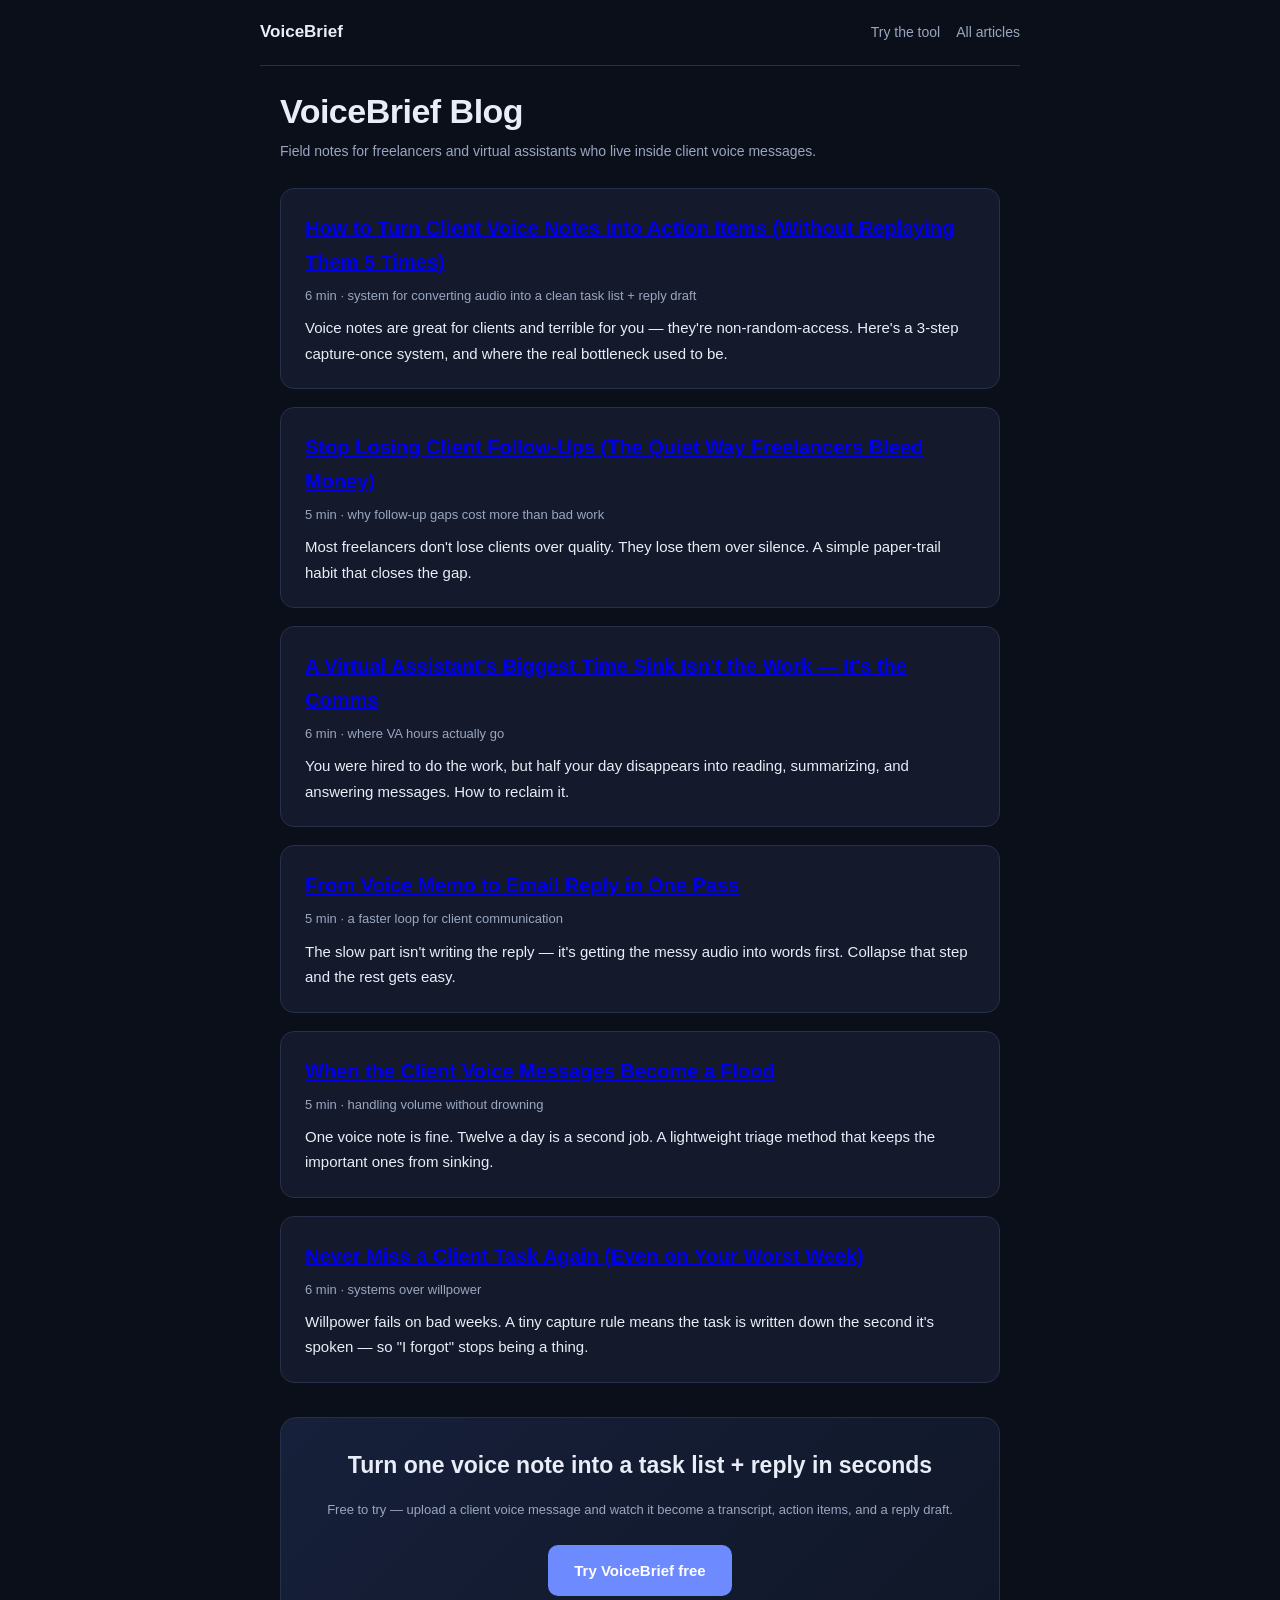
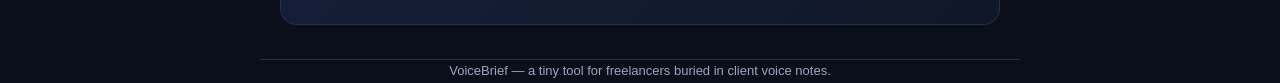
==== blog/index.html @ 705cee88 "Add SEO blog (6 posts) + blog index + VA outreach pack; link blog from landing page" ====
<!DOCTYPE html>
<html lang="en">
<head>
<meta charset="UTF-8" />
<meta name="viewport" content="width=device-width, initial-scale=1.0" />
<title>VoiceBrief Blog — for freelancers buried in client voice notes</title>
<meta name="description" content="Practical articles on turning client voice messages into action items, never missing a follow-up, and cutting the time you spend on client communication." />
<link rel="stylesheet" href="style.css" />
</head>
<body>
<div class="nav wrap">
  <a class="brand" href="../index.html">VoiceBrief</a>
  <a href="../index.html">Try the tool</a>
  <a href="index.html">All articles</a>
</div>
<header class="wrap">
  <h1>VoiceBrief Blog</h1>
  <div class="meta">Field notes for freelancers and virtual assistants who live inside client voice messages.</div>
</header>
<main class="wrap">
  <article class="post">
    <a href="turn-voice-notes-into-action-items.html"><h2>How to Turn Client Voice Notes into Action Items (Without Replaying Them 5 Times)</h2></a>
    <div class="meta">6 min · system for converting audio into a clean task list + reply draft</div>
    <p>Voice notes are great for clients and terrible for you — they're non-random-access. Here's a 3-step capture-once system, and where the real bottleneck used to be.</p>
  </article>
  <article class="post">
    <a href="stop-losing-client-follow-ups.html"><h2>Stop Losing Client Follow-Ups (The Quiet Way Freelancers Bleed Money)</h2></a>
    <div class="meta">5 min · why follow-up gaps cost more than bad work</div>
    <p>Most freelancers don't lose clients over quality. They lose them over silence. A simple paper-trail habit that closes the gap.</p>
  </article>
  <article class="post">
    <a href="va-biggest-time-sink.html"><h2>A Virtual Assistant's Biggest Time Sink Isn't the Work — It's the Comms</h2></a>
    <div class="meta">6 min · where VA hours actually go</div>
    <p>You were hired to do the work, but half your day disappears into reading, summarizing, and answering messages. How to reclaim it.</p>
  </article>
  <article class="post">
    <a href="voice-memo-to-email-reply.html"><h2>From Voice Memo to Email Reply in One Pass</h2></a>
    <div class="meta">5 min · a faster loop for client communication</div>
    <p>The slow part isn't writing the reply — it's getting the messy audio into words first. Collapse that step and the rest gets easy.</p>
  </article>
  <article class="post">
    <a href="flood-of-client-voice-messages.html"><h2>When the Client Voice Messages Become a Flood</h2></a>
    <div class="meta">5 min · handling volume without drowning</div>
    <p>One voice note is fine. Twelve a day is a second job. A lightweight triage method that keeps the important ones from sinking.</p>
  </article>
  <article class="post">
    <a href="never-miss-a-client-task.html"><h2>Never Miss a Client Task Again (Even on Your Worst Week)</h2></a>
    <div class="meta">6 min · systems over willpower</div>
    <p>Willpower fails on bad weeks. A tiny capture rule means the task is written down the second it's spoken — so "I forgot" stops being a thing.</p>
  </article>

  <div class="cta">
    <h2>Turn one voice note into a task list + reply in seconds</h2>
    <p class="note">Free to try — upload a client voice message and watch it become a transcript, action items, and a reply draft.</p>
    <a class="btn" href="../index.html">Try VoiceBrief free</a>
  </div>
</main>
<footer class="wrap">VoiceBrief — a tiny tool for freelancers buried in client voice notes.</footer>
</body>
</html>
---- blog/style.css ----
:root{
  --bg:#0b0f1a; --card:#141a2b; --ink:#e8edf7; --muted:#9aa6c0;
  --accent:#6d8bff; --accent2:#39d3a0; --line:#26304a;
}
*{box-sizing:border-box}
body{margin:0;font-family:-apple-system,BlinkMacSystemFont,"Segoe UI",Roboto,Helvetica,Arial,sans-serif;
  background:var(--bg);color:var(--ink);line-height:1.7;-webkit-font-smoothing:antialiased}
.wrap{max-width:760px;margin:0 auto;padding:0 20px}
header{padding:40px 0 10px}
.nav{display:flex;gap:16px;align-items:center;padding:18px 0;border-bottom:1px solid var(--line);margin-bottom:8px;flex-wrap:wrap}
.nav a{color:var(--muted);text-decoration:none;font-size:14px}
.nav a:hover{color:var(--accent)}
.nav .brand{color:var(--ink);font-weight:700;font-size:17px;text-decoration:none;margin-right:auto}
h1{font-size:34px;line-height:1.25;margin:24px 0 8px;letter-spacing:-.5px}
h2{font-size:23px;margin:34px 0 12px}
h3{font-size:18px;color:var(--accent2);margin:24px 0 8px}
.meta{color:var(--muted);font-size:14px;margin-bottom:24px}
p{margin:14px 0}
ul,ol{margin:14px 0;padding-left:22px}
li{margin:8px 0}
a.inline{color:var(--accent);text-decoration:none}
a.inline:hover{text-decoration:underline}
.post{background:var(--card);border:1px solid var(--line);border-radius:14px;padding:22px 24px;margin:18px 0}
.post h2{margin:0 0 6px;font-size:20px}
.post h2 a{color:var(--ink);text-decoration:none}
.post h2 a:hover{color:var(--accent)}
.post .meta{margin-bottom:8px;font-size:13px}
.post p{margin:8px 0 0;font-size:15px}
code{background:#0c1220;border:1px solid var(--line);border-radius:6px;padding:2px 6px;font-size:13px;color:var(--accent2)}
.lead{font-size:18px;color:var(--muted)}
.card{background:var(--card);border:1px solid var(--line);border-radius:14px;padding:22px;margin:22px 0}
.cta{background:linear-gradient(135deg,#16203a,#101728);border:1px solid var(--line);border-radius:16px;padding:28px;margin:34px 0;text-align:center}
.cta h2{margin-top:0}
.btn{display:inline-block;background:var(--accent);color:#fff;border:0;border-radius:10px;padding:13px 26px;font-size:15px;font-weight:600;text-decoration:none;margin-top:10px}
.btn:hover{filter:brightness(1.08)}
.note{font-size:13px;color:var(--muted)}
footer{padding:30px 0 60px;color:var(--muted);font-size:13px;text-align:center;border-top:1px solid var(--line);margin-top:40px}
blockquote{border-left:3px solid var(--accent);margin:18px 0;padding:6px 18px;color:var(--muted);font-style:italic}
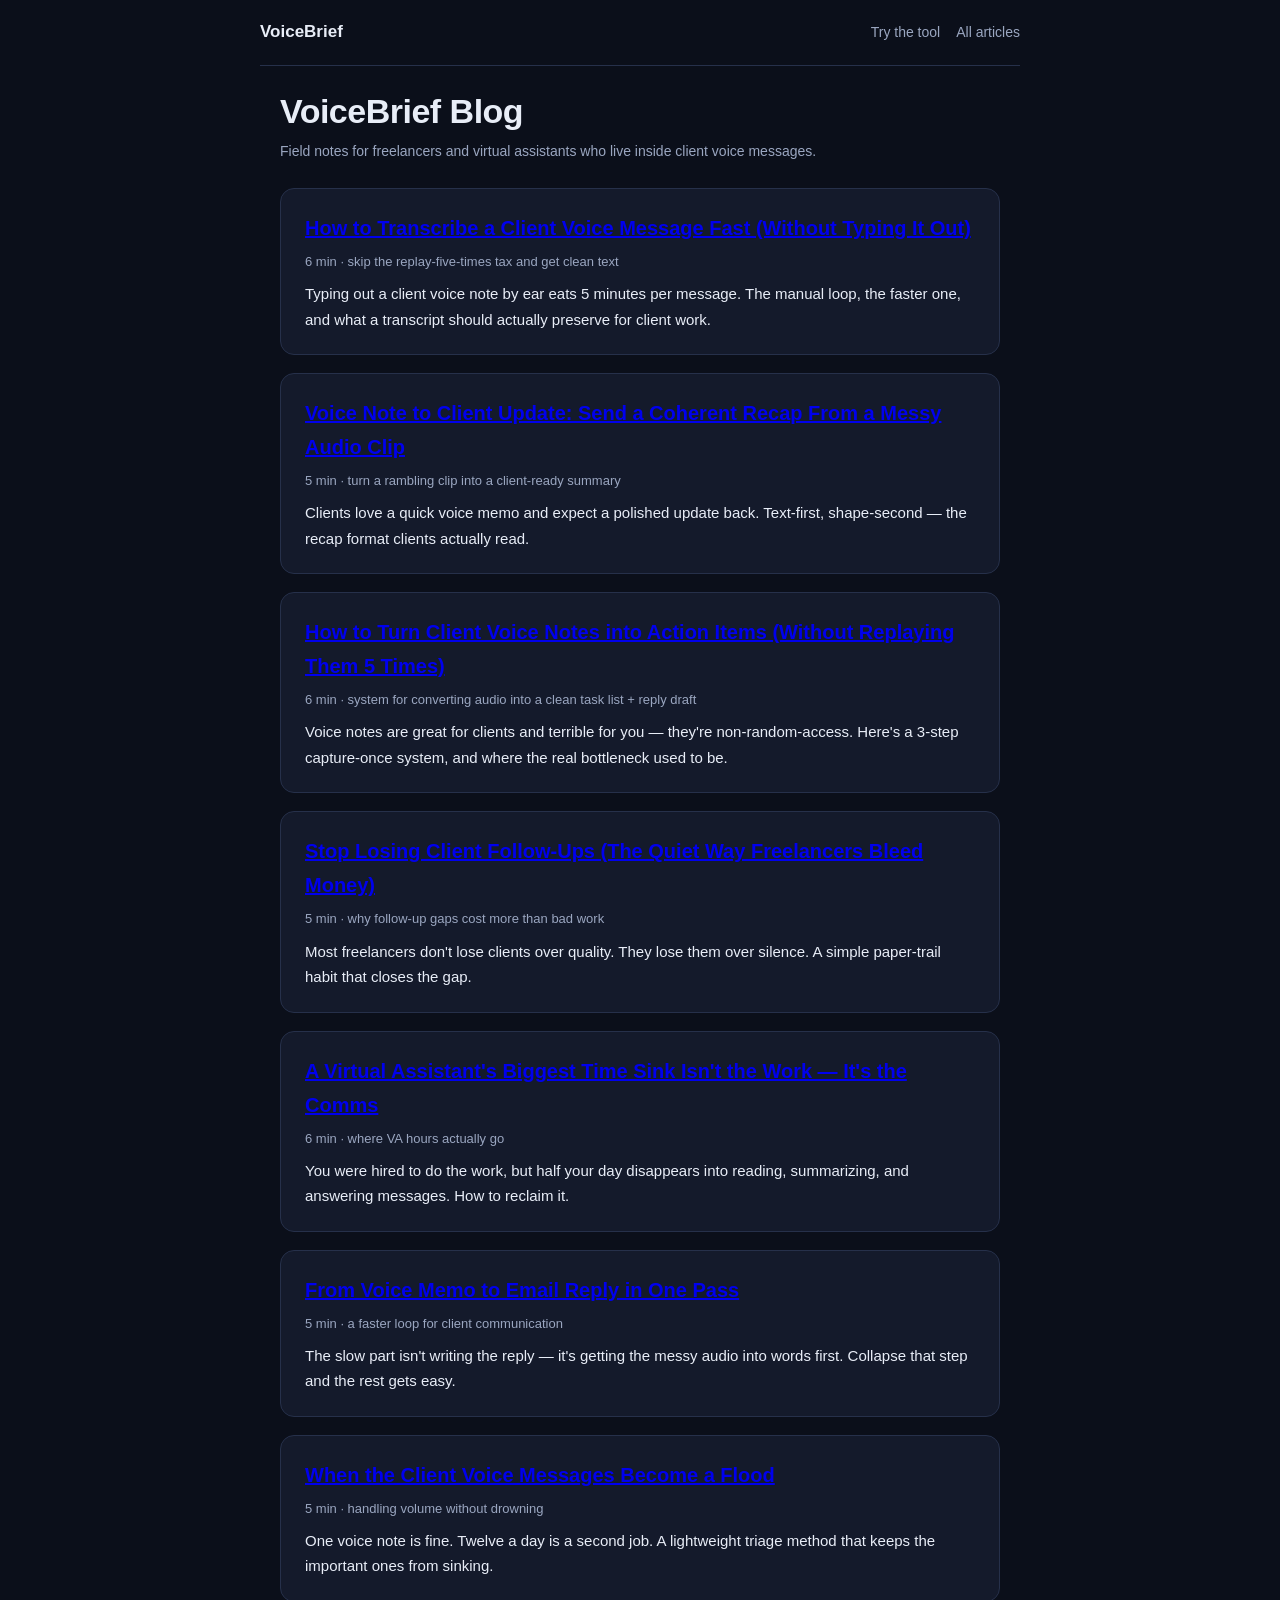
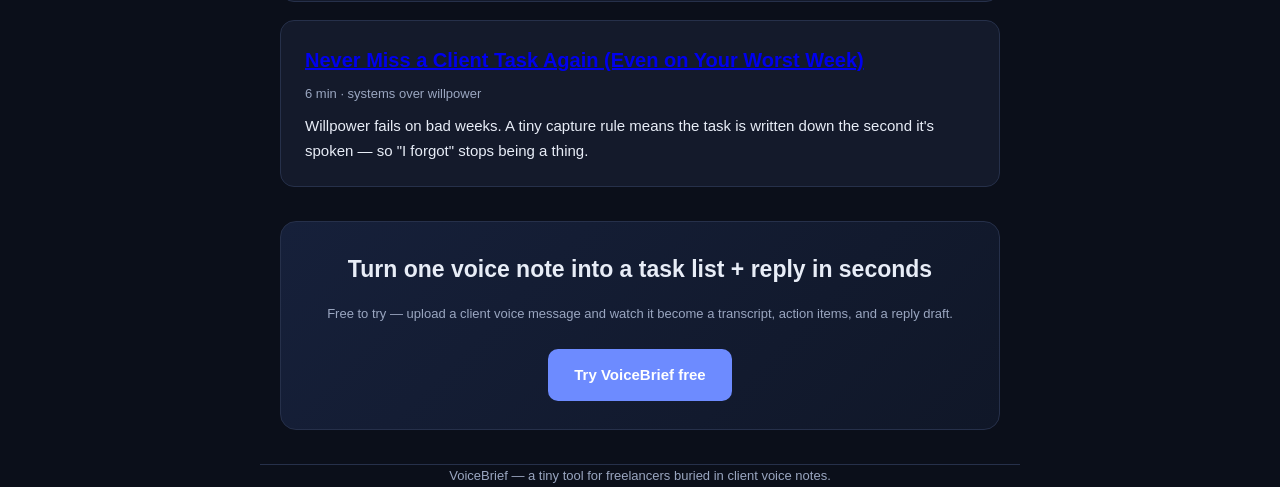
==== commit 2d76b1cb: "blog: add 2 SEO posts (transcribe voice message + voice note to client update)" ====
--- a/blog/index.html
+++ b/blog/index.html
@@ -18,6 +18,16 @@
   <div class="meta">Field notes for freelancers and virtual assistants who live inside client voice messages.</div>
 </header>
 <main class="wrap">
+  <article class="post">
+    <a href="transcribe-client-voice-message.html"><h2>How to Transcribe a Client Voice Message Fast (Without Typing It Out)</h2></a>
+    <div class="meta">6 min · skip the replay-five-times tax and get clean text</div>
+    <p>Typing out a client voice note by ear eats 5 minutes per message. The manual loop, the faster one, and what a transcript should actually preserve for client work.</p>
+  </article>
+  <article class="post">
+    <a href="voice-note-to-client-update.html"><h2>Voice Note to Client Update: Send a Coherent Recap From a Messy Audio Clip</h2></a>
+    <div class="meta">5 min · turn a rambling clip into a client-ready summary</div>
+    <p>Clients love a quick voice memo and expect a polished update back. Text-first, shape-second — the recap format clients actually read.</p>
+  </article>
   <article class="post">
     <a href="turn-voice-notes-into-action-items.html"><h2>How to Turn Client Voice Notes into Action Items (Without Replaying Them 5 Times)</h2></a>
     <div class="meta">6 min · system for converting audio into a clean task list + reply draft</div>
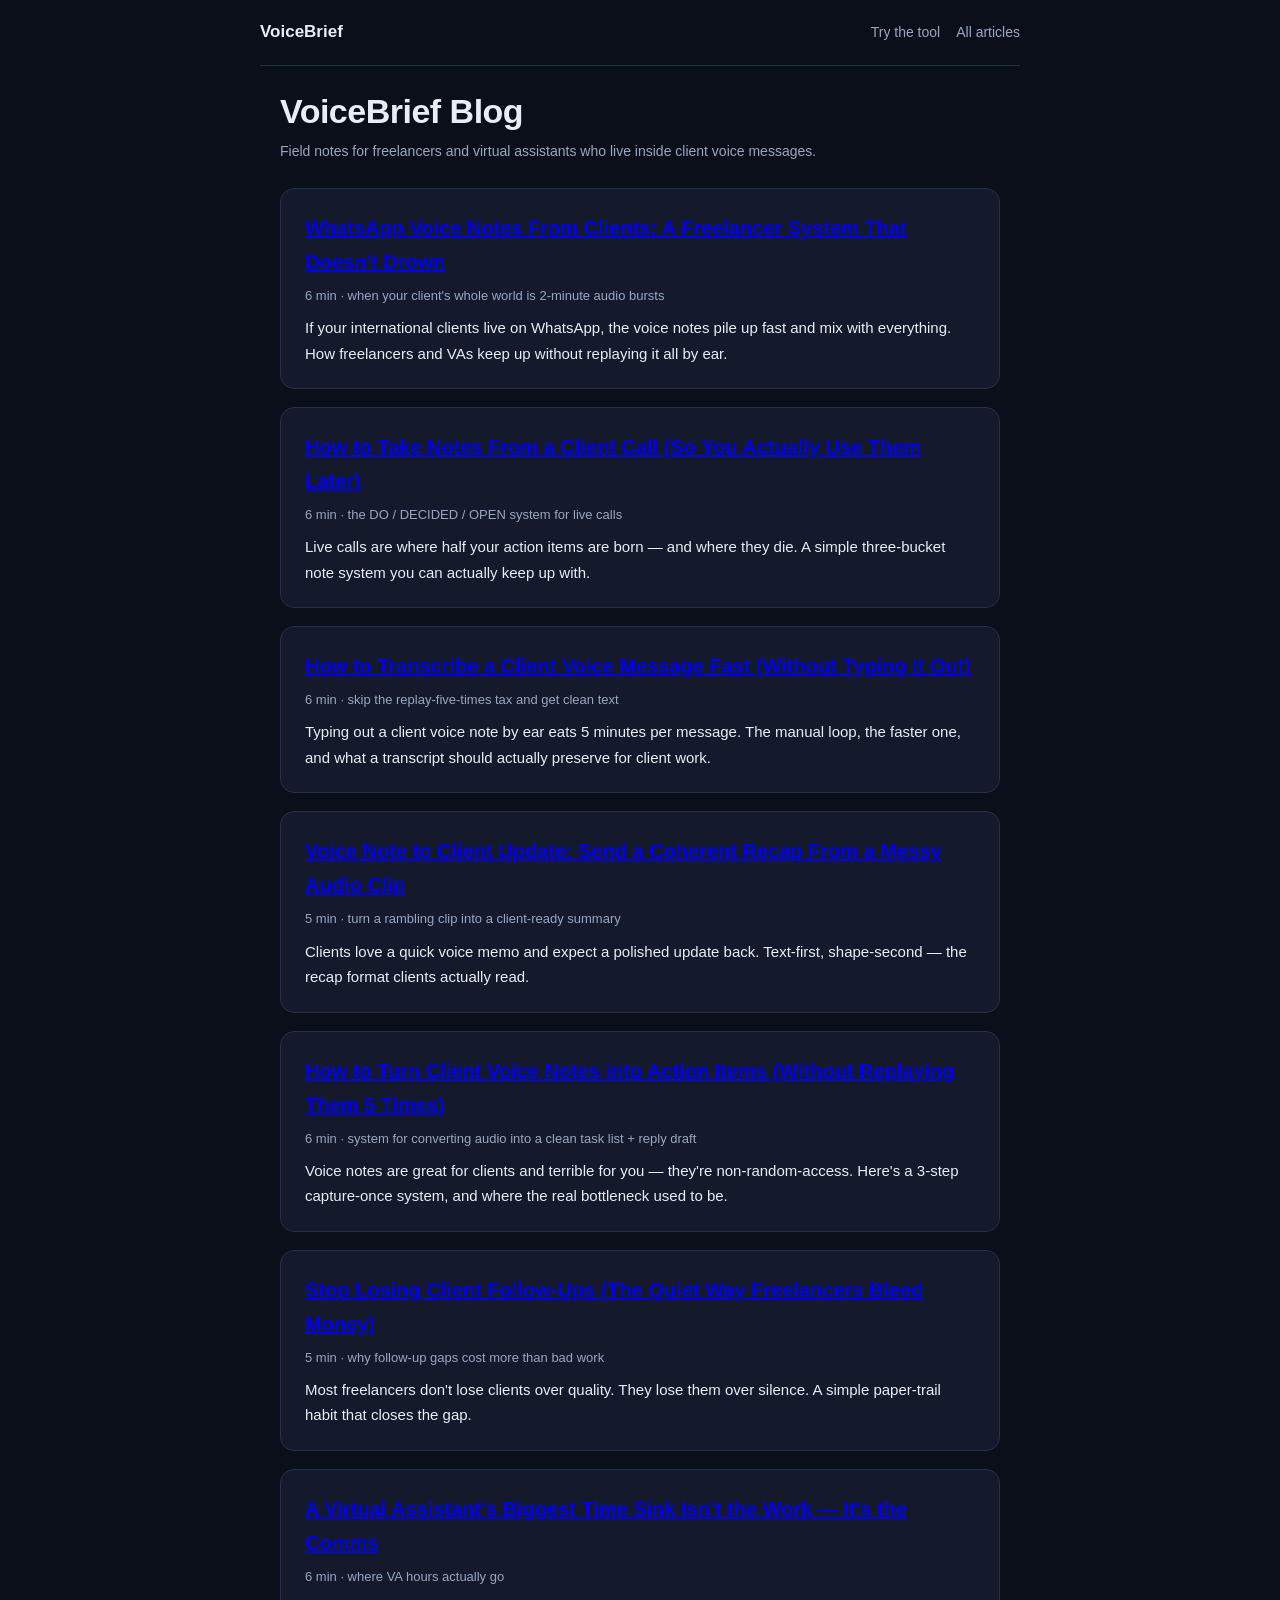
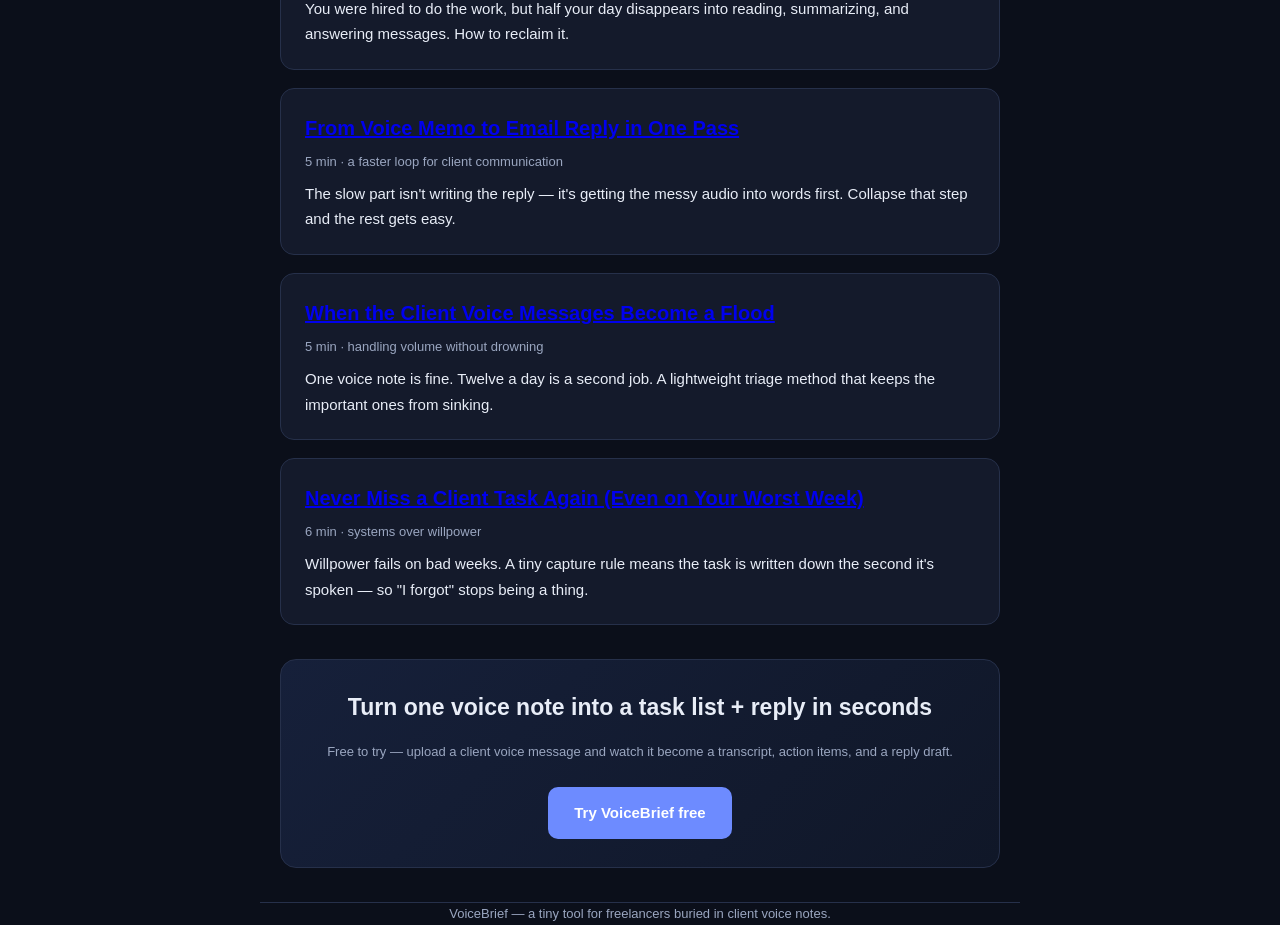
==== commit dcbf126c: "blog: add WhatsApp voice notes + client call notes articles (SEO)" ====
--- a/blog/index.html
+++ b/blog/index.html
@@ -18,6 +18,16 @@
   <div class="meta">Field notes for freelancers and virtual assistants who live inside client voice messages.</div>
 </header>
 <main class="wrap">
+  <article class="post">
+    <a href="whatsapp-voice-notes-from-clients.html"><h2>WhatsApp Voice Notes From Clients: A Freelancer System That Doesn't Drown</h2></a>
+    <div class="meta">6 min · when your client's whole world is 2-minute audio bursts</div>
+    <p>If your international clients live on WhatsApp, the voice notes pile up fast and mix with everything. How freelancers and VAs keep up without replaying it all by ear.</p>
+  </article>
+  <article class="post">
+    <a href="take-notes-from-client-call.html"><h2>How to Take Notes From a Client Call (So You Actually Use Them Later)</h2></a>
+    <div class="meta">6 min · the DO / DECIDED / OPEN system for live calls</div>
+    <p>Live calls are where half your action items are born — and where they die. A simple three-bucket note system you can actually keep up with.</p>
+  </article>
   <article class="post">
     <a href="transcribe-client-voice-message.html"><h2>How to Transcribe a Client Voice Message Fast (Without Typing It Out)</h2></a>
     <div class="meta">6 min · skip the replay-five-times tax and get clean text</div>
